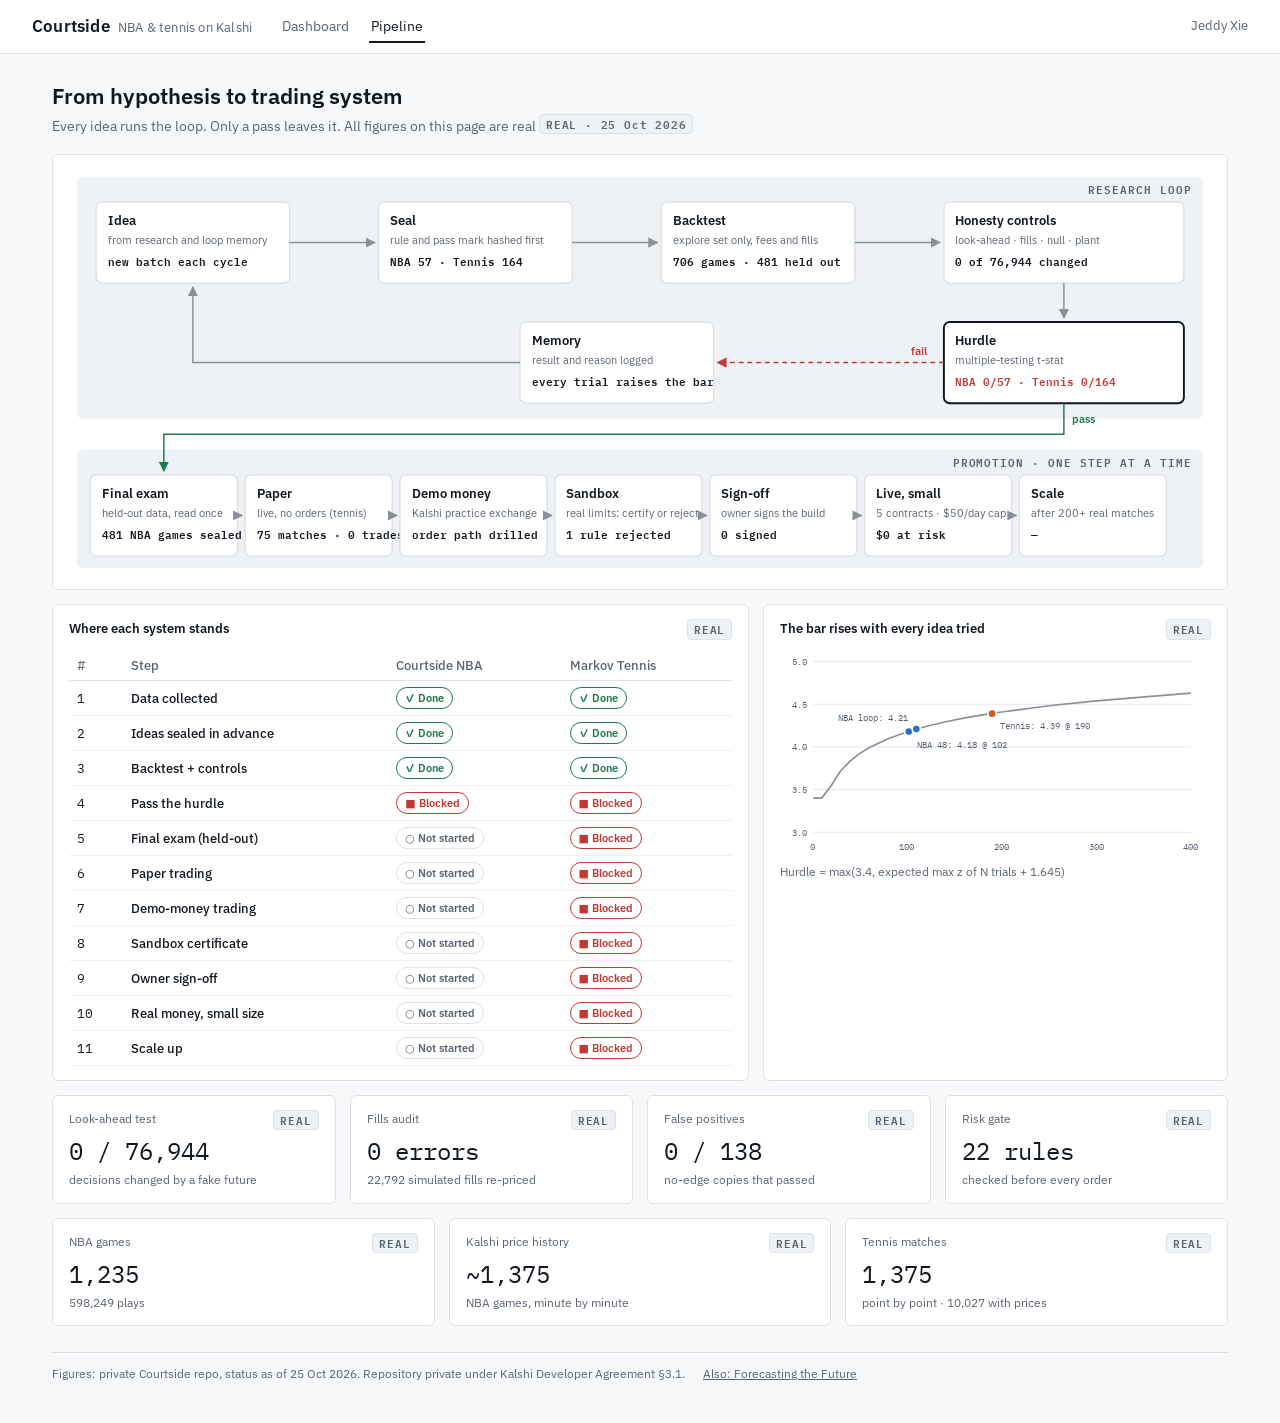
==== pipeline.html @ 802043e9 "Courtside dashboard: mock P&L per $100 put in, real pipeline page, live.json exporter Dashboard show" ====
<!DOCTYPE html>
<html lang="en">
<head>
<meta charset="utf-8">
<meta name="viewport" content="width=device-width, initial-scale=1">
<title>Courtside · Pipeline</title>
<link rel="preconnect" href="https://fonts.googleapis.com">
<link href="https://fonts.googleapis.com/css2?family=IBM+Plex+Mono:wght@400;600&family=IBM+Plex+Sans:wght@400;500;600&display=swap" rel="stylesheet">
<link rel="stylesheet" href="assets/style.css">
</head>
<body>
<header class="top">
  <div class="brand">Courtside<small>NBA &amp; tennis on Kalshi</small></div>
  <nav><a href="index.html">Dashboard</a><a class="on" href="pipeline.html">Pipeline</a></nav>
  <div class="who">Jeddy Xie</div>
</header>
<main>
  <h1>From hypothesis to trading system</h1>
  <p class="sub">Every idea runs the loop. Only a pass leaves it. All figures on this page are real <span class="tag real">REAL · <span class="asof"></span></span></p>

  <section class="panel loop" style="margin-bottom:14px"><svg id="loop" viewBox="0 0 1180 420"></svg></section>

  <div class="grid two">
    <section class="panel"><h2>Where each system stands <span class="tag real">REAL</span></h2>
      <table class="steps"><thead><tr><th>#</th><th>Step</th><th>Courtside NBA</th><th>Markov Tennis</th></tr></thead><tbody id="steps"></tbody></table></section>
    <section class="panel"><h2>The bar rises with every idea tried <span class="tag real">REAL</span></h2>
      <div id="hurdle"></div>
      <div class="s" style="color:var(--muted);font-size:12px;margin-top:6px">Hurdle = max(3.4, expected max z of N trials + 1.645)</div></section>
  </div>

  <div class="grid tiles four" id="controls"></div>
  <div class="grid tiles three" id="data"></div>

  <footer><span>Figures: private Courtside repo, status as of <span class="asof"></span>. Repository private under Kalshi Developer Agreement §3.1.</span>
    <a href="https://jeddy-xie.github.io/forecasting-the-future/">Also: Forecasting the Future</a></footer>
</main>
<script src="assets/facts.js"></script>
<script src="assets/charts.js"></script>
<script>
const F = FACTS, N = F.nba, T = F.tennis;
document.querySelectorAll(".asof").forEach((e) => (e.textContent = F.asOf));

// ---- loop diagram
const svg = document.getElementById("loop"), W = 200, H = 84;
const zone = (x, y, w, h, label) => { el("rect", { class: "zone", x, y, width: w, height: h, rx: 6 }, svg);
  el("text", { class: "zlab", x: x + w - 12, y: y + 18, "text-anchor": "end" }, svg).textContent = label; };
zone(8, 8, 1164, 250, "RESEARCH LOOP");
zone(8, 290, 1164, 122, "PROMOTION · ONE STEP AT A TIME");
const node = (x, y, t, d, c, opt = {}) => {
  const g = el("g", { class: "node" + (opt.gate ? " gate" : "") }, svg), w = opt.w || W;
  el("rect", { x, y, width: w, height: H, rx: 6 }, g);
  el("text", { class: "t", x: x + 12, y: y + 24 }, g).textContent = t;
  el("text", { class: "d", x: x + 12, y: y + 44 }, g).textContent = d;
  const ct = el("text", { class: "c", x: x + 12, y: y + 66, fill: opt.cc || "var(--ink)" }, g); ct.textContent = c;
  return { x, y, w, cx: x + w / 2, cy: y + H / 2, r: x + w, b: y + H };
};
el("defs", {}, svg).innerHTML = ["n", "g", "b"].map((k, i) => `<marker id="a${k}" viewBox="0 0 10 10" refX="9" refY="5" markerWidth="7" markerHeight="7" orient="auto-start-reverse">
  <path d="M0 0L10 5L0 10z" fill="${["var(--neutral)", "var(--good)", "var(--bad)"][i]}"/></marker>`).join("");
const edge = (d, cls = "", m = "n") => el("path", { d, class: "edge " + cls, "marker-end": `url(#a${m})` }, svg);

const idea = node(28, 34, "Idea", "from research and loop memory", "new batch each cycle");
const seal = node(320, 34, "Seal", "rule and pass mark hashed first", `NBA ${N.registered + N.loopTested} · Tennis ${T.rules + T.settings}`);
const back = node(612, 34, "Backtest", "explore set only, fees and fills", `${N.explore} games · ${N.holdout} held out`);
const ctrl = node(904, 34, "Honesty controls", "look-ahead · fills · null · plant", `0 of ${N.lookaheadDecisions.toLocaleString()} changed`, { w: 248 });
const hurd = node(904, 158, "Hurdle", "multiple-testing t-stat", `NBA 0/${N.registered + N.loopTested} · Tennis 0/${T.rules + T.settings}`, { gate: true, w: 248, cc: "var(--bad)" });
const mem = node(466, 158, "Memory", "result and reason logged", "every trial raises the bar");
edge(`M${idea.r} ${idea.cy}H${seal.x - 4}`); edge(`M${seal.r} ${seal.cy}H${back.x - 4}`); edge(`M${back.r} ${back.cy}H${ctrl.x - 4}`);
edge(`M${ctrl.cx} ${ctrl.b}V${hurd.y - 4}`);
edge(`M${hurd.x} ${hurd.cy}H${mem.r + 4}`, "fail", "b");
el("text", { class: "elab", x: hurd.x - 34, y: hurd.cy - 8, fill: "var(--bad)" }, svg).textContent = "fail";
edge(`M${mem.x} ${mem.cy}H${idea.cx}V${idea.b + 4}`, "", "n");

const P = [
  ["Final exam", "held-out data, read once", `${N.holdout} NBA games sealed`],
  ["Paper", "live, no orders (tennis)", `${T.paperMatches} matches · ${T.paperTrades} trades`],
  ["Demo money", "Kalshi practice exchange", "order path drilled"],
  ["Sandbox", "real limits: certify or reject", "1 rule rejected"],
  ["Sign-off", "owner signs the build", "0 signed"],
  ["Live, small", `${F.limits.contractsPerOrder} contracts · $${F.limits.dailyLossCap}/day cap`, "$0 at risk"],
  ["Scale", "after 200+ real matches", "—"],
];
const pw = 152, pg = 8, px0 = 22;
const pn = P.map(([t, d, c], i) => node(px0 + i * (pw + pg), 316, t, d, c, { w: pw }));
pn.slice(1).forEach((n, i) => edge(`M${pn[i].r} ${n.cy}H${n.x - 3}`));
edge(`M${hurd.cx} ${hurd.b}V274H${pn[0].cx}V${pn[0].y - 4}`, "pass", "g");
el("text", { class: "elab", x: hurd.cx + 8, y: hurd.b + 20, fill: "var(--good)" }, svg).textContent = "pass";

// ---- steps
const chip = { done: '<span class="chip done">✓ Done</span>', prog: '<span class="chip prog">◐ In progress</span>',
  block: '<span class="chip block">■ Blocked</span>', none: '<span class="chip none">○ Not started</span>' };
document.getElementById("steps").innerHTML = F.steps.map(([s, a, b], i) =>
  `<tr><td class="num">${i + 1}</td><td class="step">${s}</td><td>${chip[a]}</td><td>${chip[b]}</td></tr>`).join("");

// ---- hurdle curve
lineChart(document.getElementById("hurdle"), [{ key: "h", label: "hurdle", color: css("--neutral"), points: F.hurdleCurve }], {
  zeroBase: false, yMin: 3.2, yMax: 4.7, yFmt: (v) => v.toFixed(1), xFmt: (v) => v, tipX: (v) => `${v} trials`, endLabels: false,
  xTicks: [0, 100, 200, 300, 400], size: { w: 520, h: 250, r: 24, l: 40 },
  markers: [
    { x: N.trials, y: N.hurdle, color: css("--nba"), label: `NBA 48: ${N.hurdle} @ ${N.trials}`, dx: 10, dy: 20 },
    { x: N.loopTrials, y: N.loopHurdle, color: css("--nba"), label: `NBA loop: ${N.loopHurdle}`, dx: -10, dy: -10, anchor: "end" },
    { x: T.trials, y: T.hurdle, color: css("--tennis"), label: `Tennis: ${T.hurdle} @ ${T.trials}`, dx: 10, dy: 18 },
  ] });

// ---- tiles
const tile = (k, v, s) => `<div class="panel tile"><div class="k">${k}<span class="tag real">REAL</span></div><div class="v">${v}</div><div class="s">${s}</div></div>`;
document.getElementById("controls").innerHTML = [
  tile("Look-ahead test", `0 / ${N.lookaheadDecisions.toLocaleString()}`, "decisions changed by a fake future"),
  tile("Fills audit", `${N.fillErrors} errors`, `${N.fillsAudited.toLocaleString()} simulated fills re-priced`),
  tile("False positives", `${T.nullPassed} / ${T.nullCopies}`, "no-edge copies that passed"),
  tile("Risk gate", `${F.gateRules} rules`, "checked before every order"),
].join("");
document.getElementById("data").innerHTML = [
  tile("NBA games", N.games.toLocaleString(), `${N.plays.toLocaleString()} plays`),
  tile("Kalshi price history", "~" + N.priceGames.toLocaleString(), "NBA games, minute by minute"),
  tile("Tennis matches", T.pbpMatches.toLocaleString(), `point by point · ${T.pricedMatches.toLocaleString()} with prices`),
].join("");
</script>
</body>
</html>
---- assets/style.css ----
/* Courtside public page. Tokens from Kalshi/docs/DESIGN.md; series colours validated with the dataviz validator
   (light #2a6fc9/#cf5a24 on #ffffff, dark #3987e5/#d95926 on #141a22: all checks pass). */
:root {
  color-scheme: light;
  --bg: #f7f8fa; --panel: #ffffff; --ink: #121820; --muted: #5a6573; --rule: #dde2e8; --faint: #eef1f5;
  --nba: #2a6fc9; --tennis: #cf5a24; --neutral: #8a8f98;
  --good: #1f7a4d; --bad: #c03a33; --warn: #9a6700;
  --mock-bg: #fff6e0; --mock-ink: #6b4a00; --mock-rule: #e9cf8a;
  --sans: "IBM Plex Sans", system-ui, -apple-system, sans-serif;
  --mono: "IBM Plex Mono", ui-monospace, SFMono-Regular, Menlo, monospace;
}
@media (prefers-color-scheme: dark) {
  :root {
    color-scheme: dark;
    --bg: #0d1117; --panel: #141a22; --ink: #e6ebf1; --muted: #97a3b1; --rule: #26303b; --faint: #1a212b;
    --nba: #3987e5; --tennis: #d95926; --neutral: #8d96a3;
    --good: #4fbf86; --bad: #ef7a72; --warn: #e0b54a;
    --mock-bg: #2a2310; --mock-ink: #f0d58a; --mock-rule: #5c4a1c;
  }
}
* { box-sizing: border-box; }
body { margin: 0; background: var(--bg); color: var(--ink); font: 14px/1.45 var(--sans); }
a { color: inherit; }
.num, td.n, .tile .v { font-family: var(--mono); font-variant-numeric: tabular-nums; }

header.top { display: flex; align-items: center; gap: 28px; padding: 14px 32px; border-bottom: 1px solid var(--rule); background: var(--panel); }
.brand { font-weight: 600; font-size: 17px; letter-spacing: .2px; }
.brand small { font-weight: 400; color: var(--muted); margin-left: 8px; font-size: 13px; }
nav a { text-decoration: none; color: var(--muted); padding: 6px 2px; margin-right: 18px; border-bottom: 2px solid transparent; }
nav a.on { color: var(--ink); border-color: var(--ink); }
header.top .who { margin-left: auto; color: var(--muted); font-size: 13px; }

main { max-width: 1240px; margin: 0 auto; padding: 22px 32px 40px; }
h1 { font-size: 22px; margin: 4px 0 2px; font-weight: 600; }
.sub { color: var(--muted); margin: 0 0 18px; }

.mock-banner { display: flex; gap: 12px; align-items: baseline; background: var(--mock-bg); color: var(--mock-ink);
  border: 1px solid var(--mock-rule); border-radius: 6px; padding: 10px 14px; margin-bottom: 18px; font-size: 13px; }
.mock-banner b { font-family: var(--mono); letter-spacing: 1px; }
.tag { display: inline-block; font: 600 10.5px/1 var(--mono); letter-spacing: .8px; padding: 4px 6px; border-radius: 4px; vertical-align: 2px; }
.tag.mock { background: var(--mock-bg); color: var(--mock-ink); border: 1px solid var(--mock-rule); }
.tag.real { background: var(--faint); color: var(--muted); border: 1px solid var(--rule); }

.filters { display: flex; gap: 6px; margin: 0 0 14px; align-items: center; }
.filters button { font: 13px var(--sans); color: var(--ink); background: var(--panel); border: 1px solid var(--rule); border-radius: 6px; padding: 6px 12px; cursor: pointer; }
.filters button.on { border-color: var(--ink); font-weight: 600; }
.filters .key { margin-left: auto; color: var(--muted); font-size: 12px; }
.sw { display: inline-block; width: 14px; height: 3px; border-radius: 2px; vertical-align: middle; margin: 0 5px 0 10px; }

.grid { display: grid; gap: 14px; }
.tiles { grid-template-columns: repeat(5, 1fr); margin-bottom: 14px; }
.tiles.four { grid-template-columns: repeat(4, 1fr); }
.tiles.three { grid-template-columns: repeat(3, 1fr); }
.panel { background: var(--panel); border: 1px solid var(--rule); border-radius: 6px; padding: 14px 16px; }
.panel h2 { font-size: 13px; font-weight: 600; margin: 0 0 10px; display: flex; gap: 8px; align-items: center; }
.panel h2 .tag { margin-left: auto; }
.tile .k { color: var(--muted); font-size: 12px; display: flex; justify-content: space-between; }
.tile .v { font-size: 24px; margin-top: 4px; }
.tile .s { color: var(--muted); font-size: 12px; margin-top: 2px; }
.two { grid-template-columns: 3fr 2fr; margin-bottom: 14px; }

.chart { position: relative; }
.chart svg { display: block; width: 100%; height: auto; overflow: visible; }
.chart .grid line { stroke: var(--rule); stroke-width: 1; }
.chart .axis text, .chart .lab { fill: var(--muted); font: 11px var(--mono); }
.chart .zero { stroke: var(--neutral); stroke-width: 1; }
.chart .water { fill: var(--muted); opacity: .09; font: 700 54px var(--mono); letter-spacing: 6px; }
.chart .xhair { stroke: var(--muted); stroke-width: 1; stroke-dasharray: 3 3; }
.tip { position: absolute; pointer-events: none; background: var(--panel); border: 1px solid var(--rule); border-radius: 6px;
  padding: 7px 9px; font: 12px var(--mono); box-shadow: 0 2px 10px rgba(0,0,0,.08); white-space: nowrap; display: none; z-index: 2; }
.tip .t { color: var(--muted); margin-bottom: 3px; }
details.tv { margin-top: 8px; font-size: 12px; color: var(--muted); }
details.tv summary { cursor: pointer; }

table { width: 100%; border-collapse: collapse; font-size: 12.5px; }
th { text-align: left; color: var(--muted); font-weight: 500; border-bottom: 1px solid var(--rule); padding: 6px 8px; }
td { padding: 6px 8px; border-bottom: 1px solid var(--faint); }
td.n, th.n { text-align: right; }
.pos { color: var(--good); } .neg { color: var(--bad); }
.dot { display: inline-block; width: 8px; height: 8px; border-radius: 50%; margin-right: 6px; }

.status { display: grid; grid-template-columns: auto 1fr; gap: 8px 14px; font-size: 13px; }
.status .k { color: var(--muted); }
.chip { display: inline-flex; gap: 5px; align-items: center; font: 600 11px var(--sans); padding: 3px 8px; border-radius: 999px; border: 1px solid; }
.chip.done { color: var(--good); border-color: currentColor; }
.chip.prog { color: var(--warn); border-color: currentColor; }
.chip.block { color: var(--bad); border-color: currentColor; }
.chip.none { color: var(--muted); border-color: var(--rule); }

/* pipeline page */
.loop svg { width: 100%; height: auto; display: block; }
.loop .node rect { fill: var(--panel); stroke: var(--rule); stroke-width: 1.5; }
.loop .node.gate rect { stroke: var(--ink); stroke-width: 2; }
.loop .node text.t { fill: var(--ink); font: 600 13px var(--sans); }
.loop .node text.d { fill: var(--muted); font: 11px var(--sans); }
.loop .node text.c { font: 600 11px var(--mono); }
.loop .edge { stroke: var(--neutral); stroke-width: 1.5; fill: none; }
.loop .edge.fail { stroke: var(--bad); stroke-dasharray: 5 4; }
.loop .edge.pass { stroke: var(--good); }
.loop .elab { font: 600 11px var(--sans); }
.loop .zone { fill: var(--faint); }
.loop .zlab { fill: var(--muted); font: 600 11px var(--mono); letter-spacing: 1px; }
.steps td { vertical-align: middle; }
.steps td.step { white-space: nowrap; font-weight: 500; }
.steps td.note { color: var(--muted); font-size: 12px; }
footer { color: var(--muted); font-size: 12px; border-top: 1px solid var(--rule); margin-top: 26px; padding-top: 12px; display: flex; gap: 18px; flex-wrap: wrap; }
@media (max-width: 900px) { .tiles, .tiles.four, .tiles.three, .two { grid-template-columns: 1fr 1fr; } main { padding: 16px; } }
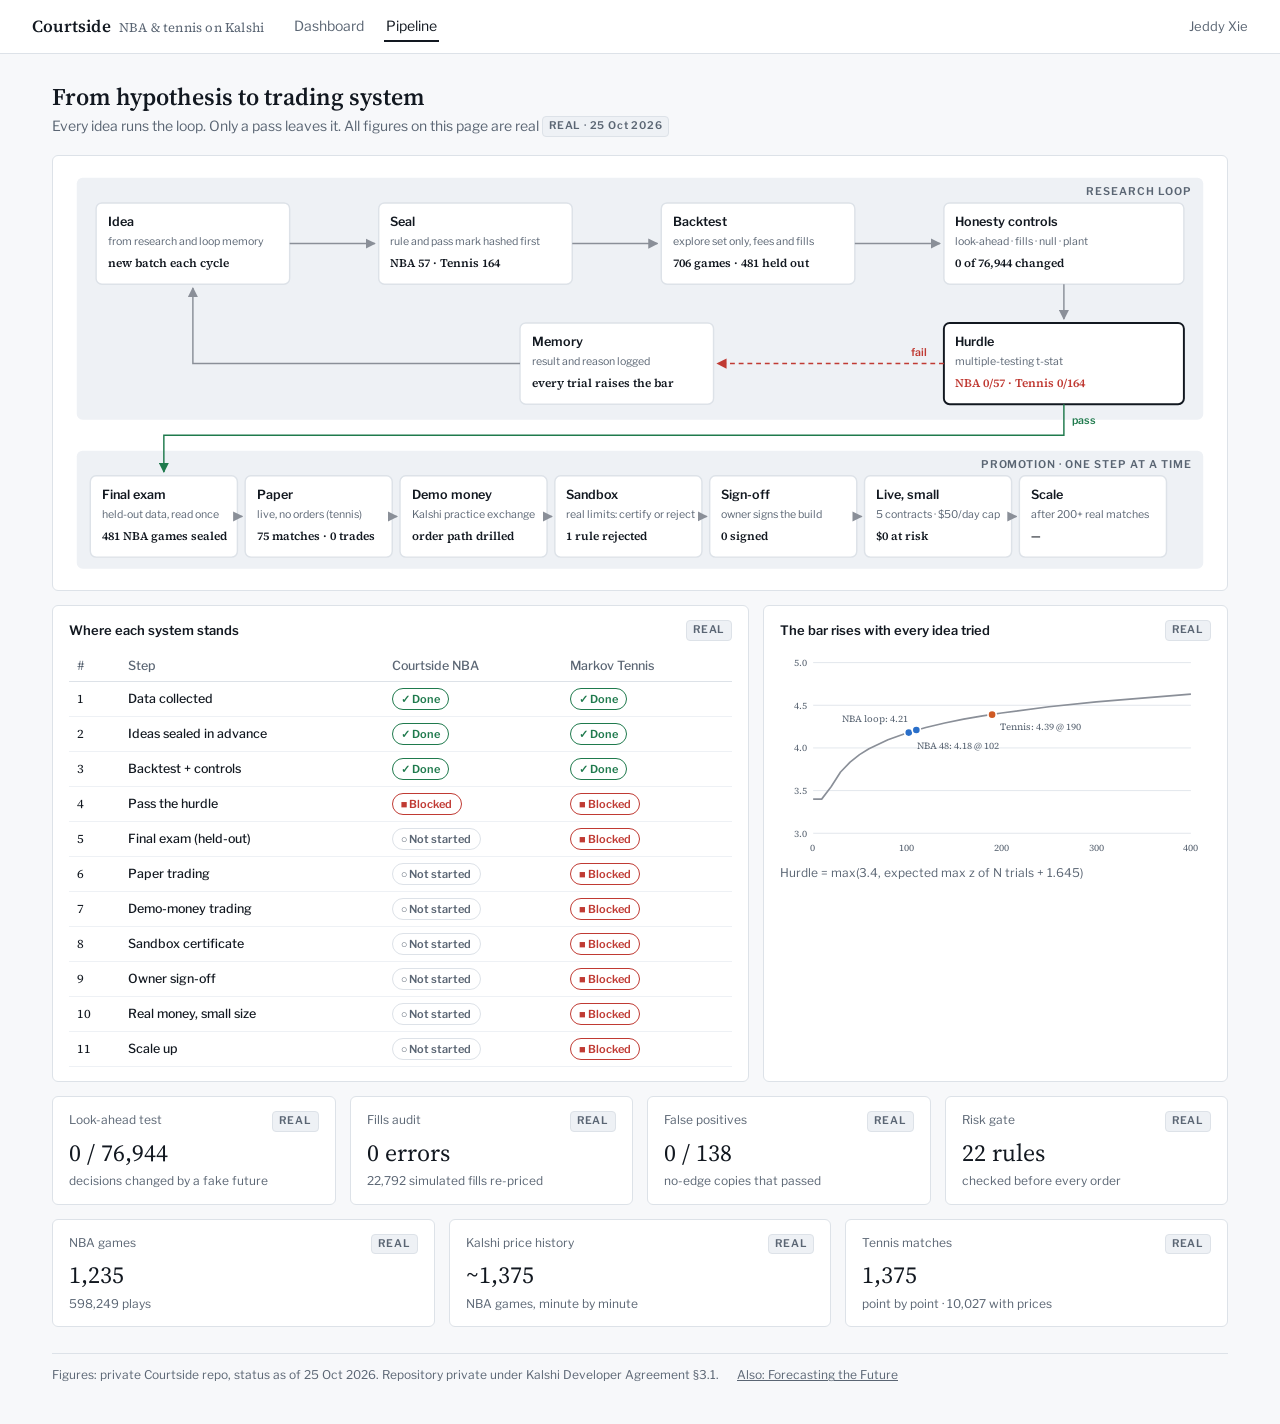
==== commit 9e042182: "Fonts: Source Serif 4 for text and figures, Libre Franklin for labels Replaces IBM Plex Sans/Mono. S" ====
--- a/pipeline.html
+++ b/pipeline.html
@@ -5,7 +5,7 @@
 <meta name="viewport" content="width=device-width, initial-scale=1">
 <title>Courtside · Pipeline</title>
 <link rel="preconnect" href="https://fonts.googleapis.com">
-<link href="https://fonts.googleapis.com/css2?family=IBM+Plex+Mono:wght@400;600&family=IBM+Plex+Sans:wght@400;500;600&display=swap" rel="stylesheet">
+<link href="https://fonts.googleapis.com/css2?family=Libre+Franklin:wght@400;500;600;700&family=Source+Serif+4:opsz,wght@8..60,400..700&display=swap" rel="stylesheet">
 <link rel="stylesheet" href="assets/style.css">
 </head>
 <body>
--- a/assets/style.css
+++ b/assets/style.css
@@ -6,8 +6,8 @@
   --nba: #2a6fc9; --tennis: #cf5a24; --neutral: #8a8f98;
   --good: #1f7a4d; --bad: #c03a33; --warn: #9a6700;
   --mock-bg: #fff6e0; --mock-ink: #6b4a00; --mock-rule: #e9cf8a;
-  --sans: "IBM Plex Sans", system-ui, -apple-system, sans-serif;
-  --mono: "IBM Plex Mono", ui-monospace, SFMono-Regular, Menlo, monospace;
+  --sans: "Libre Franklin", "Franklin Gothic Book", "Helvetica Neue", Arial, sans-serif;            /* labels, navigation */
+  --serif: "Source Serif 4", Georgia, "Times New Roman", serif;  /* headings and every number: default digits are tabular and lining */
 }
 @media (prefers-color-scheme: dark) {
   :root {
@@ -21,23 +21,23 @@
 * { box-sizing: border-box; }
 body { margin: 0; background: var(--bg); color: var(--ink); font: 14px/1.45 var(--sans); }
 a { color: inherit; }
-.num, td.n, .tile .v { font-family: var(--mono); font-variant-numeric: tabular-nums; }
+.num, td.n, .tile .v { font-family: var(--serif); font-variant-numeric: tabular-nums lining-nums; }
 
 header.top { display: flex; align-items: center; gap: 28px; padding: 14px 32px; border-bottom: 1px solid var(--rule); background: var(--panel); }
-.brand { font-weight: 600; font-size: 17px; letter-spacing: .2px; }
+.brand { font-family: var(--serif); font-weight: 600; font-size: 17px; letter-spacing: .2px; }
 .brand small { font-weight: 400; color: var(--muted); margin-left: 8px; font-size: 13px; }
 nav a { text-decoration: none; color: var(--muted); padding: 6px 2px; margin-right: 18px; border-bottom: 2px solid transparent; }
 nav a.on { color: var(--ink); border-color: var(--ink); }
 header.top .who { margin-left: auto; color: var(--muted); font-size: 13px; }
 
 main { max-width: 1240px; margin: 0 auto; padding: 22px 32px 40px; }
-h1 { font-size: 22px; margin: 4px 0 2px; font-weight: 600; }
+h1 { font-family: var(--serif); font-size: 24px; margin: 4px 0 2px; font-weight: 600; }
 .sub { color: var(--muted); margin: 0 0 18px; }
 
 .mock-banner { display: flex; gap: 12px; align-items: baseline; background: var(--mock-bg); color: var(--mock-ink);
   border: 1px solid var(--mock-rule); border-radius: 6px; padding: 10px 14px; margin-bottom: 18px; font-size: 13px; }
-.mock-banner b { font-family: var(--mono); letter-spacing: 1px; }
-.tag { display: inline-block; font: 600 10.5px/1 var(--mono); letter-spacing: .8px; padding: 4px 6px; border-radius: 4px; vertical-align: 2px; }
+.mock-banner b { font-family: var(--sans); font-weight: 700; letter-spacing: 1px; }
+.tag { display: inline-block; font: 600 10.5px/1 var(--sans); letter-spacing: .8px; padding: 4px 6px; border-radius: 4px; vertical-align: 2px; }
 .tag.mock { background: var(--mock-bg); color: var(--mock-ink); border: 1px solid var(--mock-rule); }
 .tag.real { background: var(--faint); color: var(--muted); border: 1px solid var(--rule); }
 
@@ -62,12 +62,12 @@
 .chart { position: relative; }
 .chart svg { display: block; width: 100%; height: auto; overflow: visible; }
 .chart .grid line { stroke: var(--rule); stroke-width: 1; }
-.chart .axis text, .chart .lab { fill: var(--muted); font: 11px var(--mono); }
+.chart .axis text, .chart .lab { fill: var(--muted); font: 11.5px var(--serif); }
 .chart .zero { stroke: var(--neutral); stroke-width: 1; }
-.chart .water { fill: var(--muted); opacity: .09; font: 700 54px var(--mono); letter-spacing: 6px; }
+.chart .water { fill: var(--muted); opacity: .09; font: 700 54px var(--sans); letter-spacing: 6px; }
 .chart .xhair { stroke: var(--muted); stroke-width: 1; stroke-dasharray: 3 3; }
 .tip { position: absolute; pointer-events: none; background: var(--panel); border: 1px solid var(--rule); border-radius: 6px;
-  padding: 7px 9px; font: 12px var(--mono); box-shadow: 0 2px 10px rgba(0,0,0,.08); white-space: nowrap; display: none; z-index: 2; }
+  padding: 7px 9px; font: 12.5px var(--serif); box-shadow: 0 2px 10px rgba(0,0,0,.08); white-space: nowrap; display: none; z-index: 2; }
 .tip .t { color: var(--muted); margin-bottom: 3px; }
 details.tv { margin-top: 8px; font-size: 12px; color: var(--muted); }
 details.tv summary { cursor: pointer; }
@@ -93,13 +93,13 @@
 .loop .node.gate rect { stroke: var(--ink); stroke-width: 2; }
 .loop .node text.t { fill: var(--ink); font: 600 13px var(--sans); }
 .loop .node text.d { fill: var(--muted); font: 11px var(--sans); }
-.loop .node text.c { font: 600 11px var(--mono); }
+.loop .node text.c { font: 600 12px var(--serif); }
 .loop .edge { stroke: var(--neutral); stroke-width: 1.5; fill: none; }
 .loop .edge.fail { stroke: var(--bad); stroke-dasharray: 5 4; }
 .loop .edge.pass { stroke: var(--good); }
 .loop .elab { font: 600 11px var(--sans); }
 .loop .zone { fill: var(--faint); }
-.loop .zlab { fill: var(--muted); font: 600 11px var(--mono); letter-spacing: 1px; }
+.loop .zlab { fill: var(--muted); font: 600 11px var(--sans); letter-spacing: 1px; }
 .steps td { vertical-align: middle; }
 .steps td.step { white-space: nowrap; font-weight: 500; }
 .steps td.note { color: var(--muted); font-size: 12px; }
